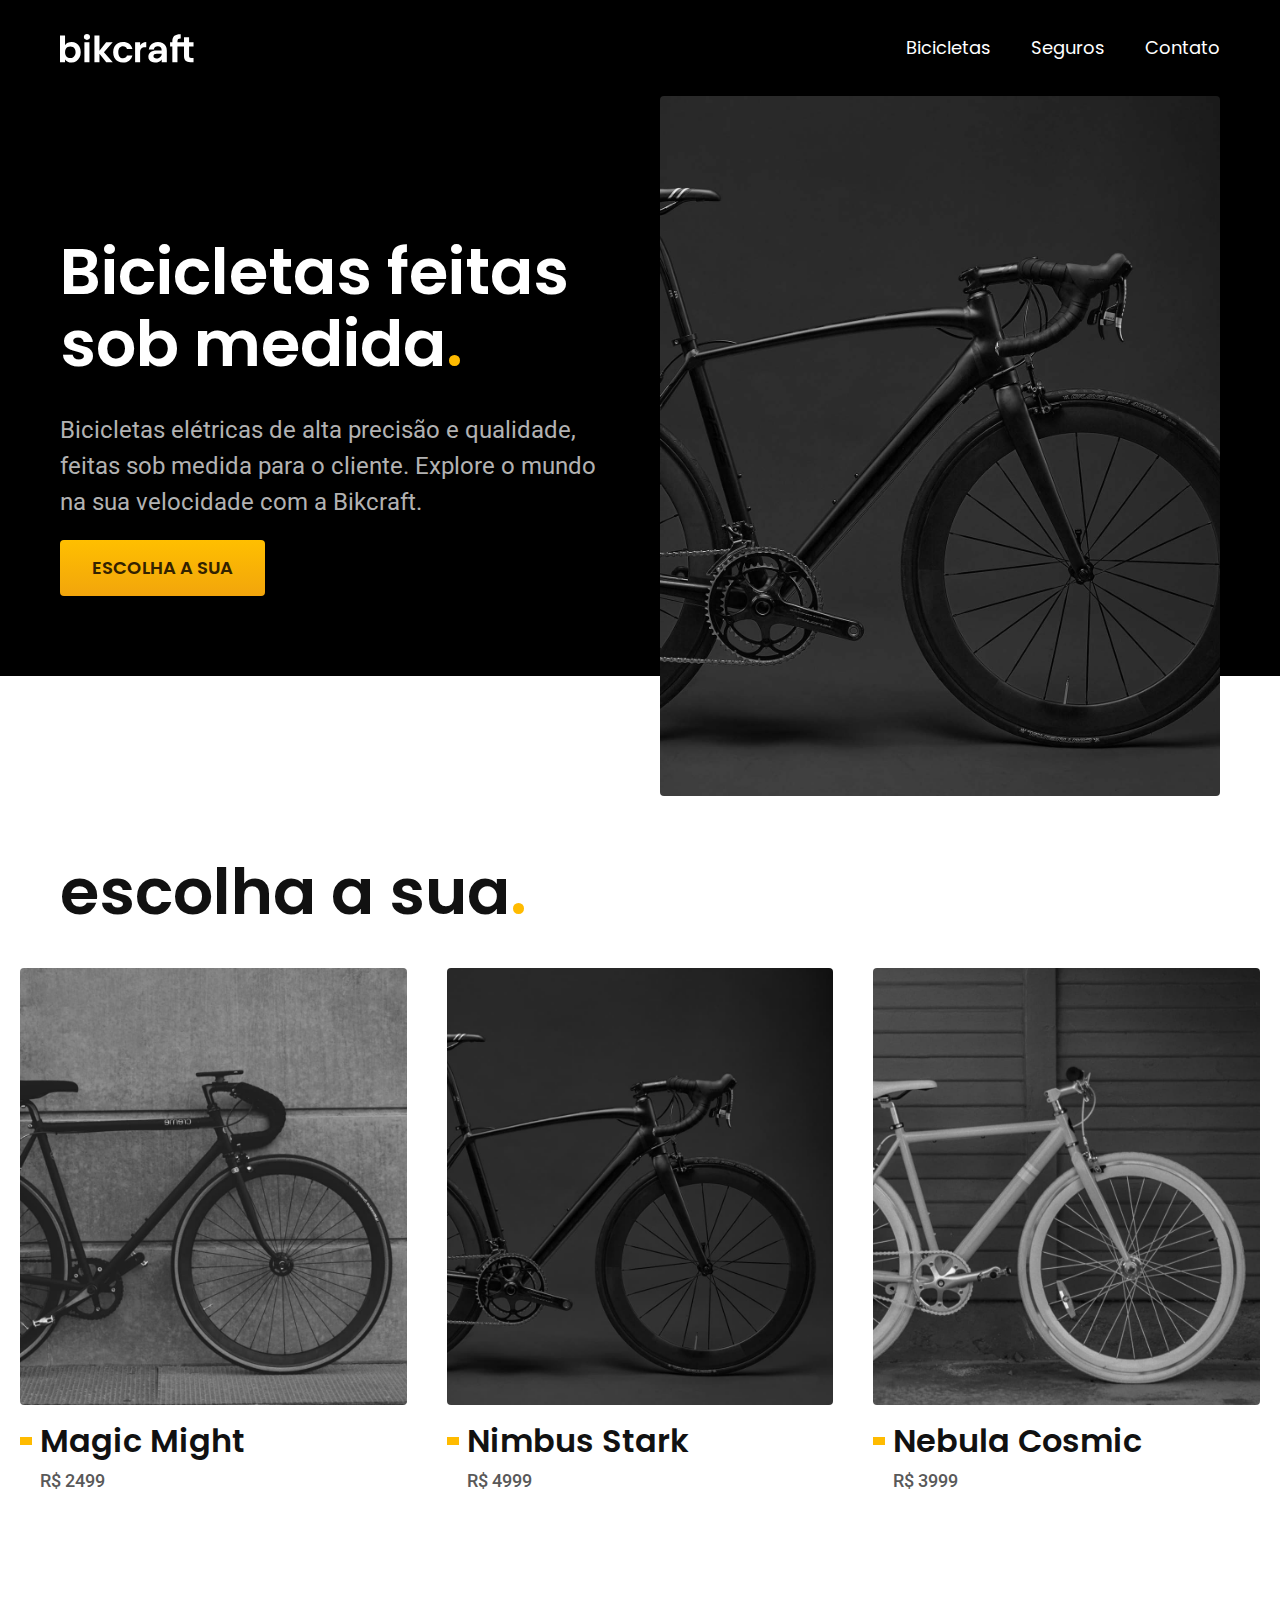
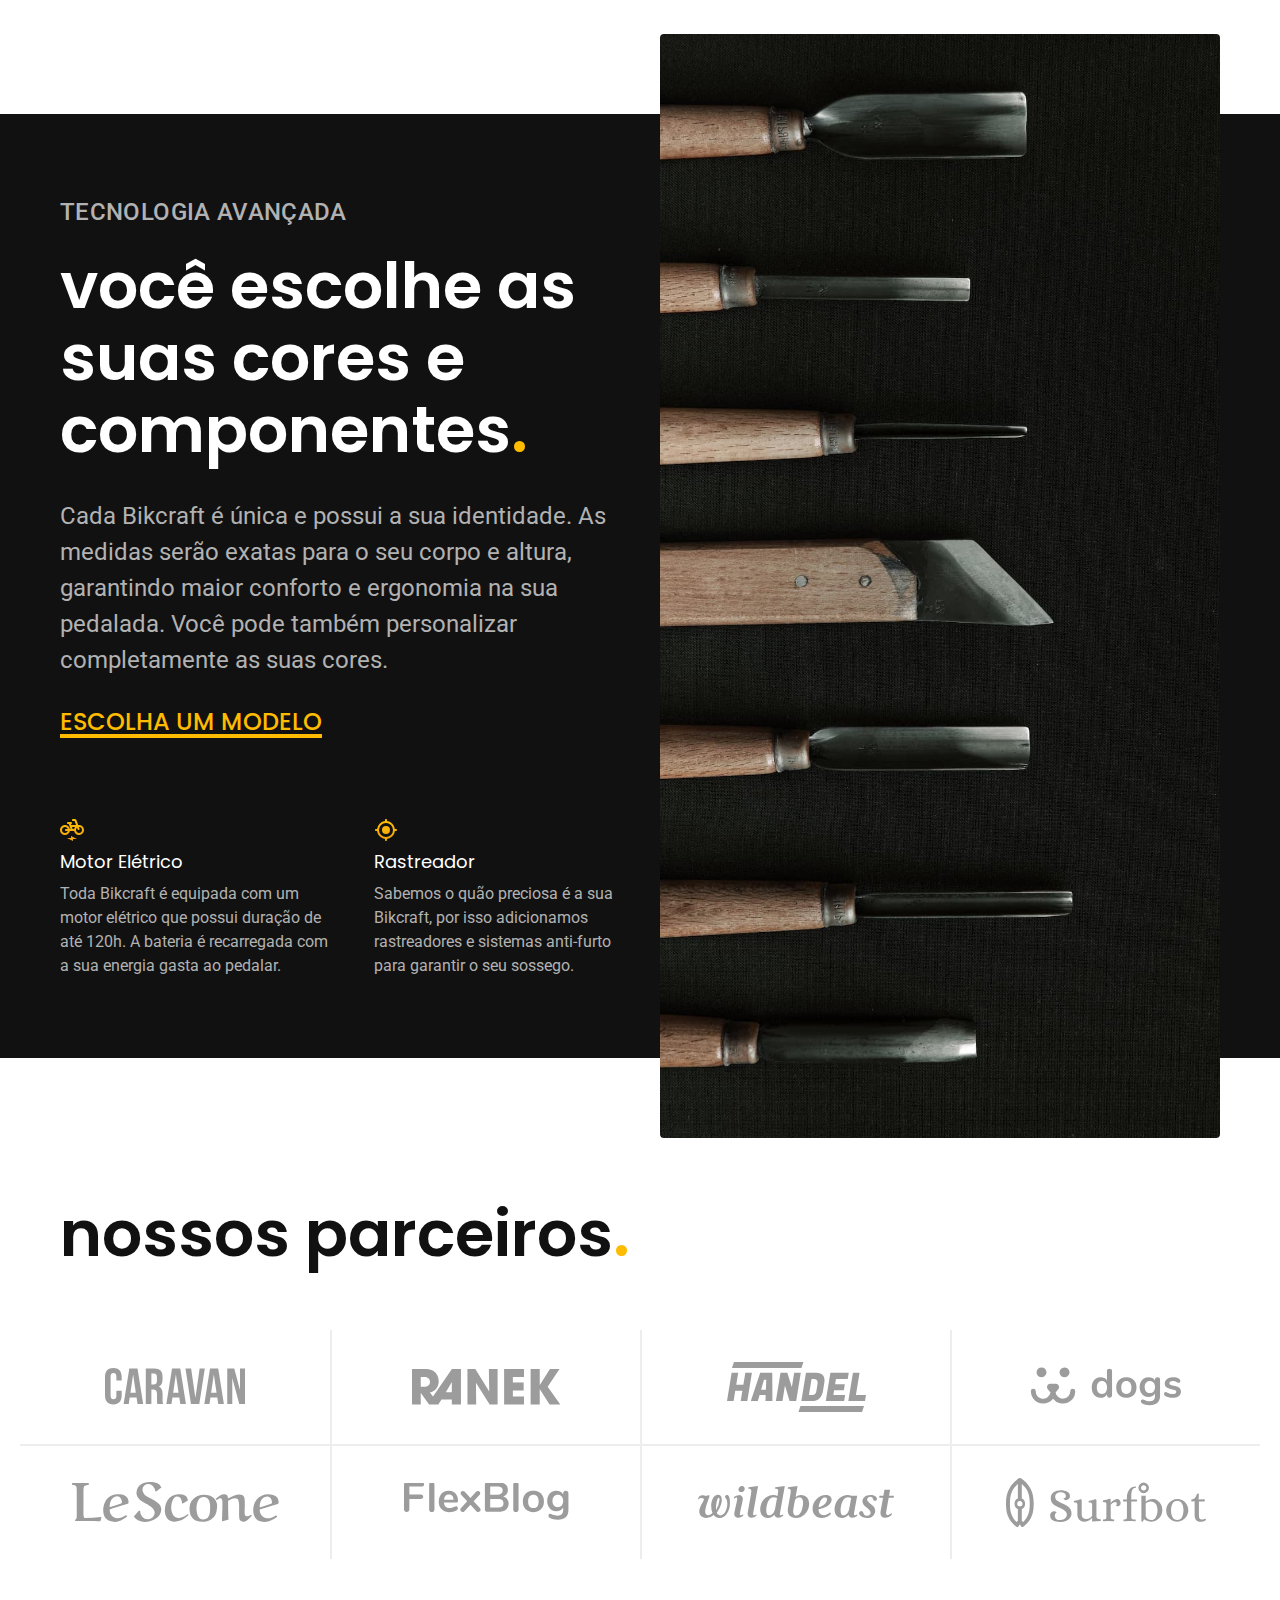
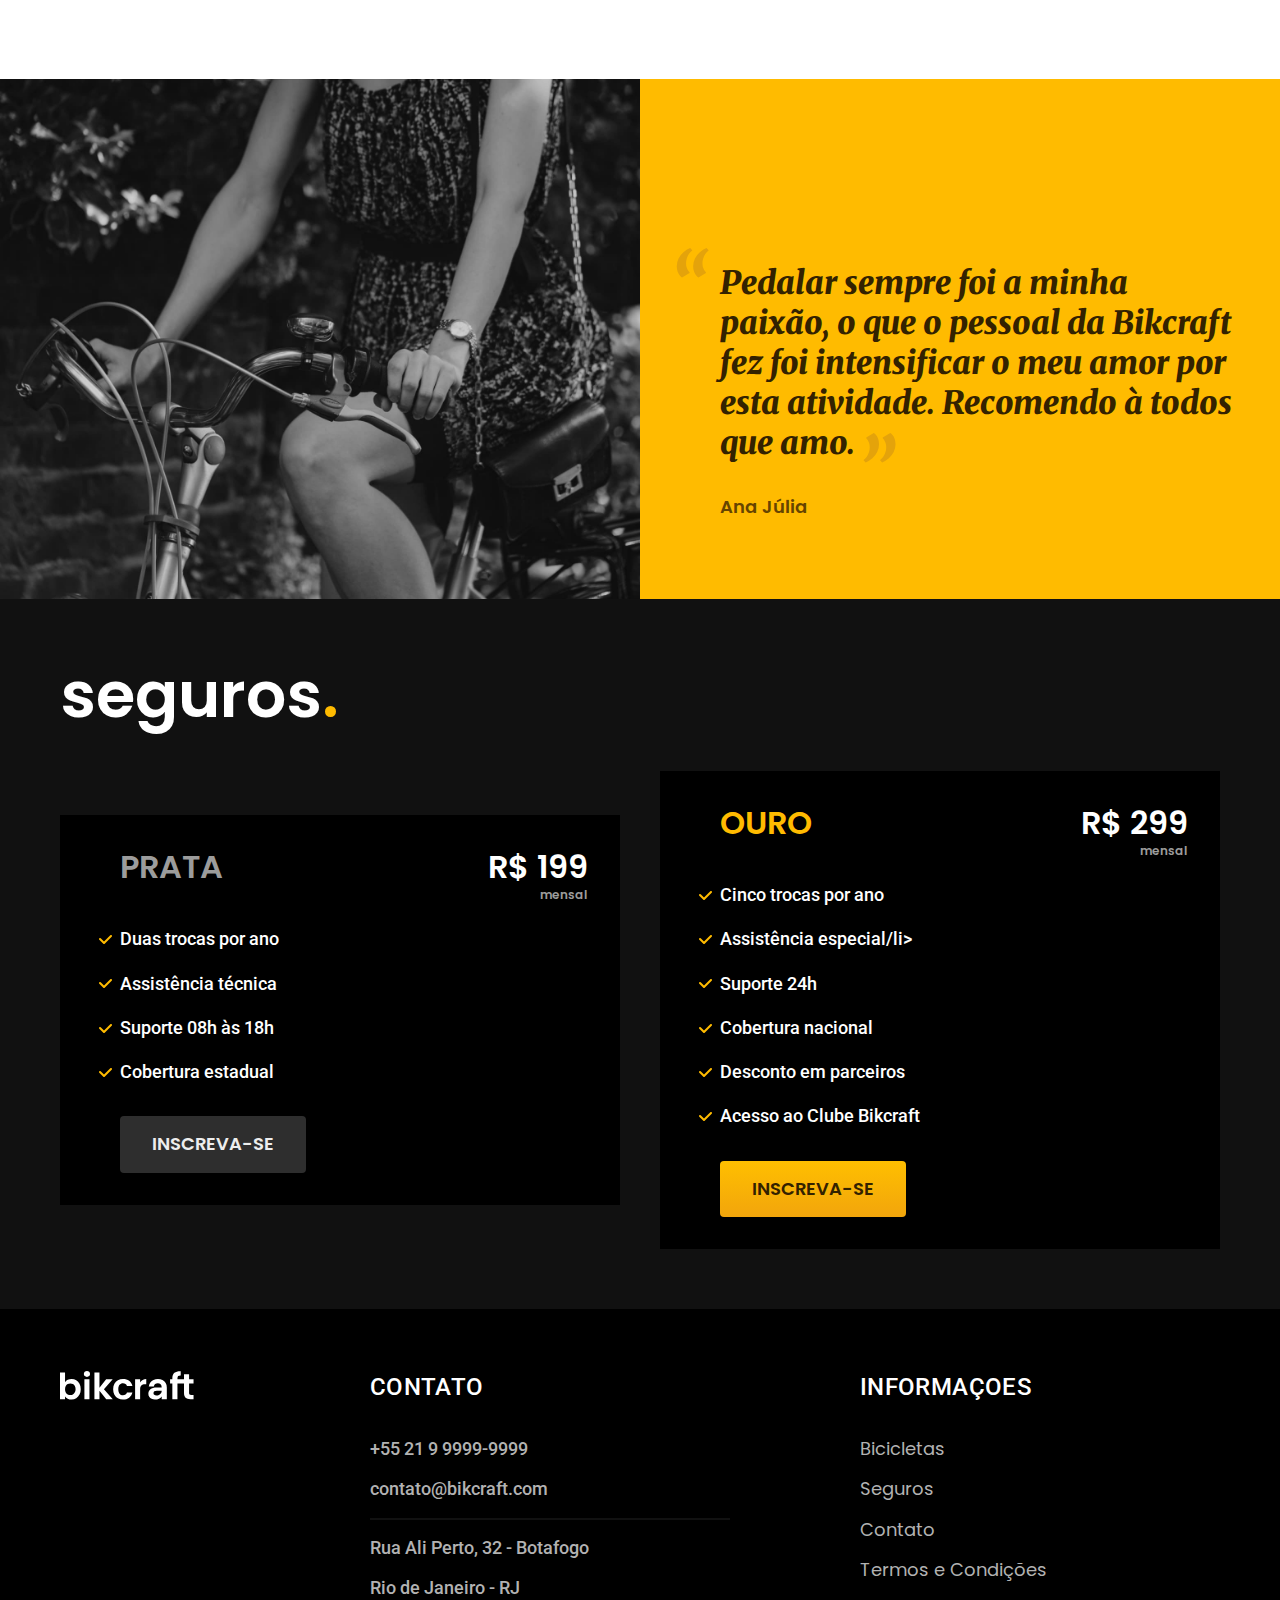
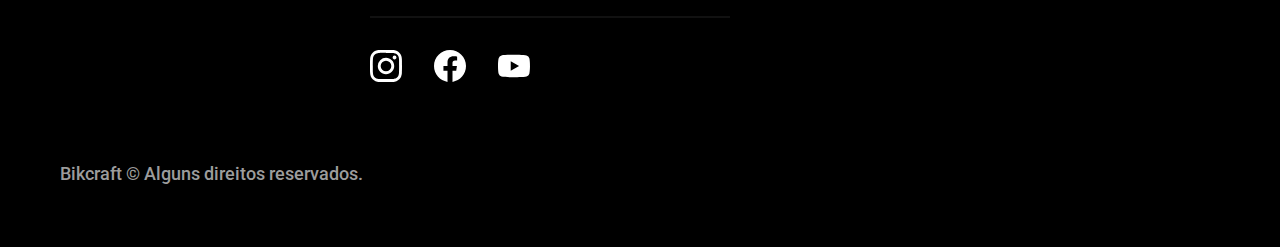
==== index.html @ e78a5f91 ":sparkles: feat: Footer finalizado" ====
<!DOCTYPE html>
<html lang="pt-br">
	<head>
		<meta charset="UTF-8" />
		<meta name="viewport" content="width=device-width, initial-scale=1.0" />
		<title>Bikcraft - Bicicletas Elétricas</title>
		<meta
			name="description"
			content="Bicicletas elétricas de alta precisão e qualidade, feitas sob medida para o cliente. Explore o mundo na sua velocidade com a Bikcraft."
		/>

		<link rel="stylesheet" href="./css/styles.css" />

		<link rel="preconnect" href="https://fonts.googleapis.com" />
		<link rel="preconnect" href="https://fonts.gstatic.com" crossorigin />
		<link
			href="https://fonts.googleapis.com/css2?family=Merriweather:ital,wght@1,900&family=Poppins:wght@400;600&family=Roboto:wght@400;500&display=swap"
			rel="stylesheet"
		/>
	</head>
	<body>
		<header class="header-bg">
			<div class="header container">
				<a href="./">
					<img src="./img/bikcraft.svg" alt="Bikcraft" />
				</a>

				<nav aria-label="primaria">
					<ul class="header-menu font-1-m cor-0">
						<li><a href="./bicicletas.html">Bicicletas</a></li>
						<li><a href="./seguros.html">Seguros</a></li>
						<li><a href="./contato.html">Contato</a></li>
					</ul>
				</nav>
			</div>
		</header>

		<main class="introducao-bg">
			<div class="introducao container">
				<div class="introducao-conteudo">
					<h1 class="font-1-xxl cor-0">
						Bicicletas feitas sob medida<span class="cor-p1">.</span>
					</h1>
					<p class="font-2-l cor-5">
						Bicicletas elétricas de alta precisão e qualidade, feitas sob medida
						para o cliente. Explore o mundo na sua velocidade com a Bikcraft.
					</p>
					<a class="botao" href="./bicicletas.html">Escolha a sua</a>
				</div>
				<div class="introducao-imagem">
					<img
						src="./img/fotos/introducao.jpg"
						alt="Bicicleta elétrica preta."
					/>
				</div>
			</div>
		</main>

		<article class="bicicletas-lista">
			<h2 class="container font-1-xxl">
				escolha a sua<span class="cor-p1">.</span>
			</h2>

			<ul>
				<li>
					<a href="./bicicletas/magic.html">
						<img src="/img/bicicletas/magic-home.jpg" alt="Bicicleta preta" />
						<h3 class="font-1-xl">Magic Might</h3>
						<span class="font-2-m cor-8">R$ 2499</span>
					</a>
				</li>
				<li>
					<a href="./bicicletas/nimbus.html">
						<img src="/img/bicicletas/nimbus-home.jpg" alt="Bicicleta preta" />
						<h3 class="font-1-xl">Nimbus Stark</h3>
						<span class="font-2-m cor-8">R$ 4999</span>
					</a>
				</li>
				<li>
					<a href="./bicicletas/nebula.html">
						<img src="/img/bicicletas/nebula-home.jpg" alt="Bicicleta preta" />
						<h3 class="font-1-xl">Nebula Cosmic</h3>
						<span class="font-2-m cor-8">R$ 3999</span>
					</a>
				</li>
			</ul>
		</article>

		<article class="tecnologia-bg">
			<div class="tecnologia container">
				<div class="tecnologia-conteudo">
					<span class="font-2-l-b cor-5">Tecnologia Avançada</span>
					<h2 class="font-1-xxl cor-0">
						você escolhe as suas cores e componentes<span class="cor-p1"
							>.</span
						>
					</h2>
					<p class="font-2-l cor-5">
						Cada Bikcraft é única e possui a sua identidade. As medidas serão
						exatas para o seu corpo e altura, garantindo maior conforto e
						ergonomia na sua pedalada. Você pode também personalizar
						completamente as suas cores.
					</p>
					<a class="link" href="./bicicletas.html">Escolha um modelo</a>

					<div class="tecnologia-vantagens">
						<div>
							<img src="./img/icones/eletrica.svg" alt="" />
							<h3 class="font-1-m cor-0">Motor Elétrico</h3>
							<p class="font-2-s cor-5">
								Toda Bikcraft é equipada com um motor elétrico que possui
								duração de até 120h. A bateria é recarregada com a sua energia
								gasta ao pedalar.
							</p>
						</div>
						<div>
							<img src="./img/icones/rastreador.svg" alt="" />
							<h3 class="font-1-m cor-0">Rastreador</h3>
							<p class="font-2-s cor-5">
								Sabemos o quão preciosa é a sua Bikcraft, por isso adicionamos
								rastreadores e sistemas anti-furto para garantir o seu sossego.
							</p>
						</div>
					</div>
				</div>

				<div class="tecnologia-imagem">
					<img src="./img/fotos/tecnologia.jpg" alt="" />
				</div>
			</div>
		</article>

		<section class="parceiros" aria-label="Nossos Parceiros">
			<h2 class="container font-1-xxl">
				nossos parceiros<span class="cor-p1">.</span>
			</h2>

			<ul>
				<li><img src="./img/parceiros/caravan.svg" alt="caravan" /></li>
				<li><img src="./img/parceiros/ranek.svg" alt="ranek" /></li>
				<li><img src="./img/parceiros/handel.svg" alt="handel" /></li>
				<li><img src="./img/parceiros/dogs.svg" alt="dogs" /></li>
				<li><img src="./img/parceiros/lescone.svg" alt="lescone" /></li>
				<li><img src="./img/parceiros/flexblog.svg" alt="flexblog" /></li>
				<li><img src="./img/parceiros/wildbeast.svg" alt="wildbeast" /></li>
				<li><img src="./img/parceiros/surfbot.svg" alt="surfbot" /></li>
			</ul>
		</section>

		<section class="depoimento" aria-label="Depoimento">
			<div>
				<img
					src="./img/fotos/depoimento.jpg"
					alt="Pessoa pedalando uma bicicleta Bikcraft"
				/>
			</div>

			<div class="depoimento-conteudo">
				<blockquote class="font-1-xl cor-p5">
					<p>
						Pedalar sempre foi a minha paixão, o que o pessoal da Bikcraft fez
						foi intensificar o meu amor por esta atividade. Recomendo à todos
						que amo.
					</p>
				</blockquote>
				<span class="font-1-m-b cor-p4">Ana Júlia</span>
			</div>
		</section>

		<article class="seguros-bg">
			<div class="seguros container">
				<h2 class="font-1-xxl cor-0">seguros<span class="cor-p1">.</span></h2>

				<div class="seguros-item">
					<h3 class="font-1-xl cor-6">PRATA</h3>
					<span class="font-1-xl cor-0"
						>R$ 199 <span class="font-1-xs cor-6">mensal</span></span
					>

					<ul class="font-2-m cor-0">
						<li>Duas trocas por ano</li>
						<li>Assistência técnica</li>
						<li>Suporte 08h às 18h</li>
						<li>Cobertura estadual</li>
					</ul>
					<a class="botao secundario" href="/orcamento.html">Inscreva-se</a>
				</div>

				<div class="seguros-item">
					<h3 class="font-1-xl cor-p1">OURO</h3>
					<span class="font-1-xl cor-0"
						>R$ 299 <span class="font-1-xs cor-6">mensal</span></span
					>

					<ul class="font-2-m cor-0">
						<li>Cinco trocas por ano</li>
						<li>Assistência especial/li></li>
						<li>Suporte 24h</li>
						<li>Cobertura nacional</li>
						<li>Desconto em parceiros</li>
						<li>Acesso ao Clube Bikcraft</li>
					</ul>
					<a class="botao" href="/orcamento.html">Inscreva-se</a>
				</div>
			</div>
		</article>

		<footer class="footer-bg">
			<div class="footer container">
				<img src="./img/bikcraft.svg" alt="Bikcraft">
				<div class="footer-contato">
					<h3 class="font-2-l-b cor-0">Contato</h3>

					<ul class="font-2-m cor-5">
						<li><a href="tel:+552199999999">+55 21 9 9999-9999</a></li>
						<li><a href="mailto:contato@bikcraft.com">contato@bikcraft.com</a></li>
						<li>Rua Ali Perto, 32 - Botafogo</li>
						<li>Rio de Janeiro - RJ</li>
					</ul>

					<div class="footer-redes">
						<a href="./">
							<img src="./img/redes/instagram.svg" alt="Instagram">
						</a>
						<a href="./">
							<img src="./img/redes/facebook.svg" alt="Facebook">
						</a>
						<a href="./">
							<img src="./img/redes/youtube.svg" alt="Youtube">
						</a>
					</div>
				</div>
				<div class="footer-informacoes">
					<h3 class="font-2-l-b cor-0">Informaçoes</h3>
					<nav>
						<ul class="font-1-m cor-5">
							<li><a href="./bicicletas.html">Bicicletas</a></li>
							<li><a href="./seguros.html">Seguros</a></li>
							<li><a href="./contato.html">Contato</a></li>
							<li><a href="./termos.html">Termos e Condições</a></li>
						</ul>
					</nav>
				</div>
				<p class="footer-copy font-2-m cor-6">Bikcraft © Alguns direitos reservados.</p>
			</div>
		</footer>
	</body>
</html>
---- css/styles.css ----
@import "./global/global.css";
@import "./utilidades/tipografia.css";
@import "./utilidades/cores.css";

@import "./global/header.css";
@import "./global/footer.css";

/* Utilidades */
@import "./utilidades/componentes.css";

/* Home */
@import "./home/introducao.css";
@import "./home/tecnologia.css";
@import "./home/parceiros.css";
@import "./home/depoimento.css";

/* Bicicletas */
@import "./bicicletas/bicicletas-lista.css";

/* Seguros */
@import "./seguros/seguros.css";
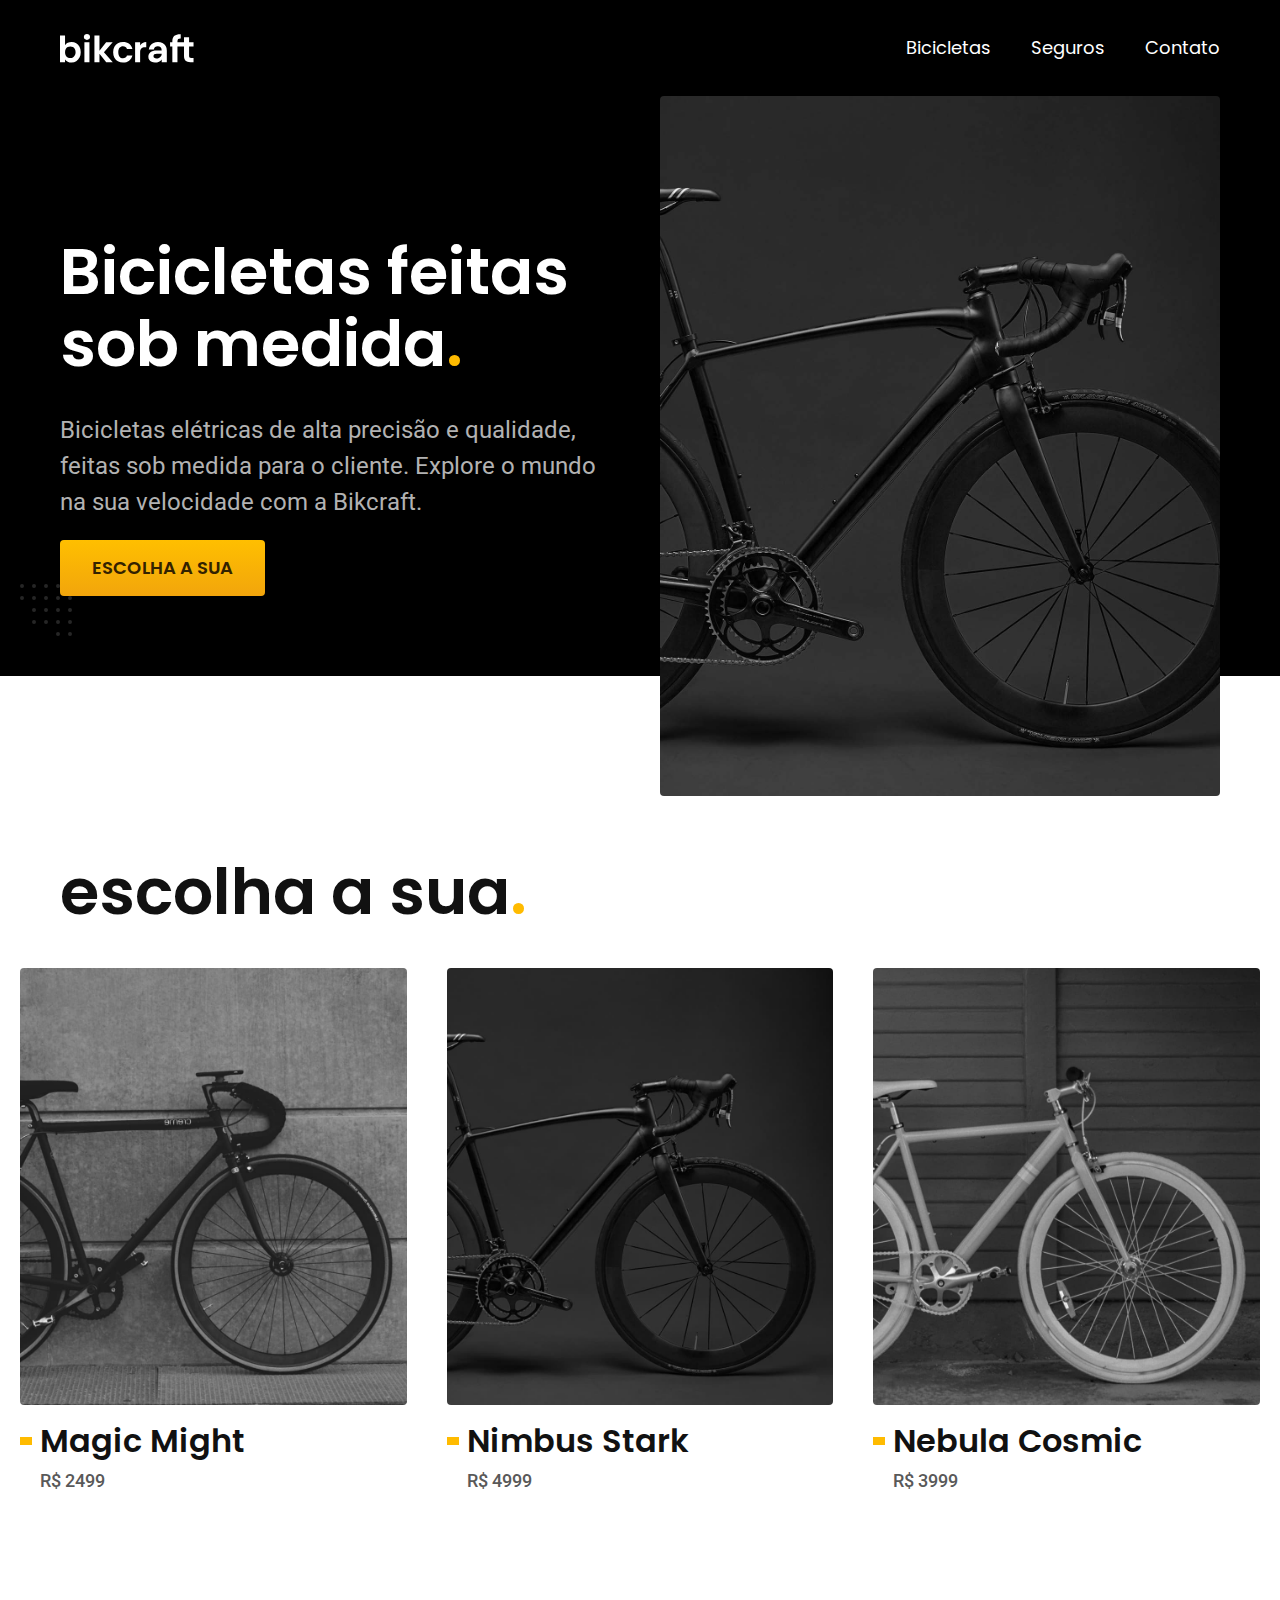
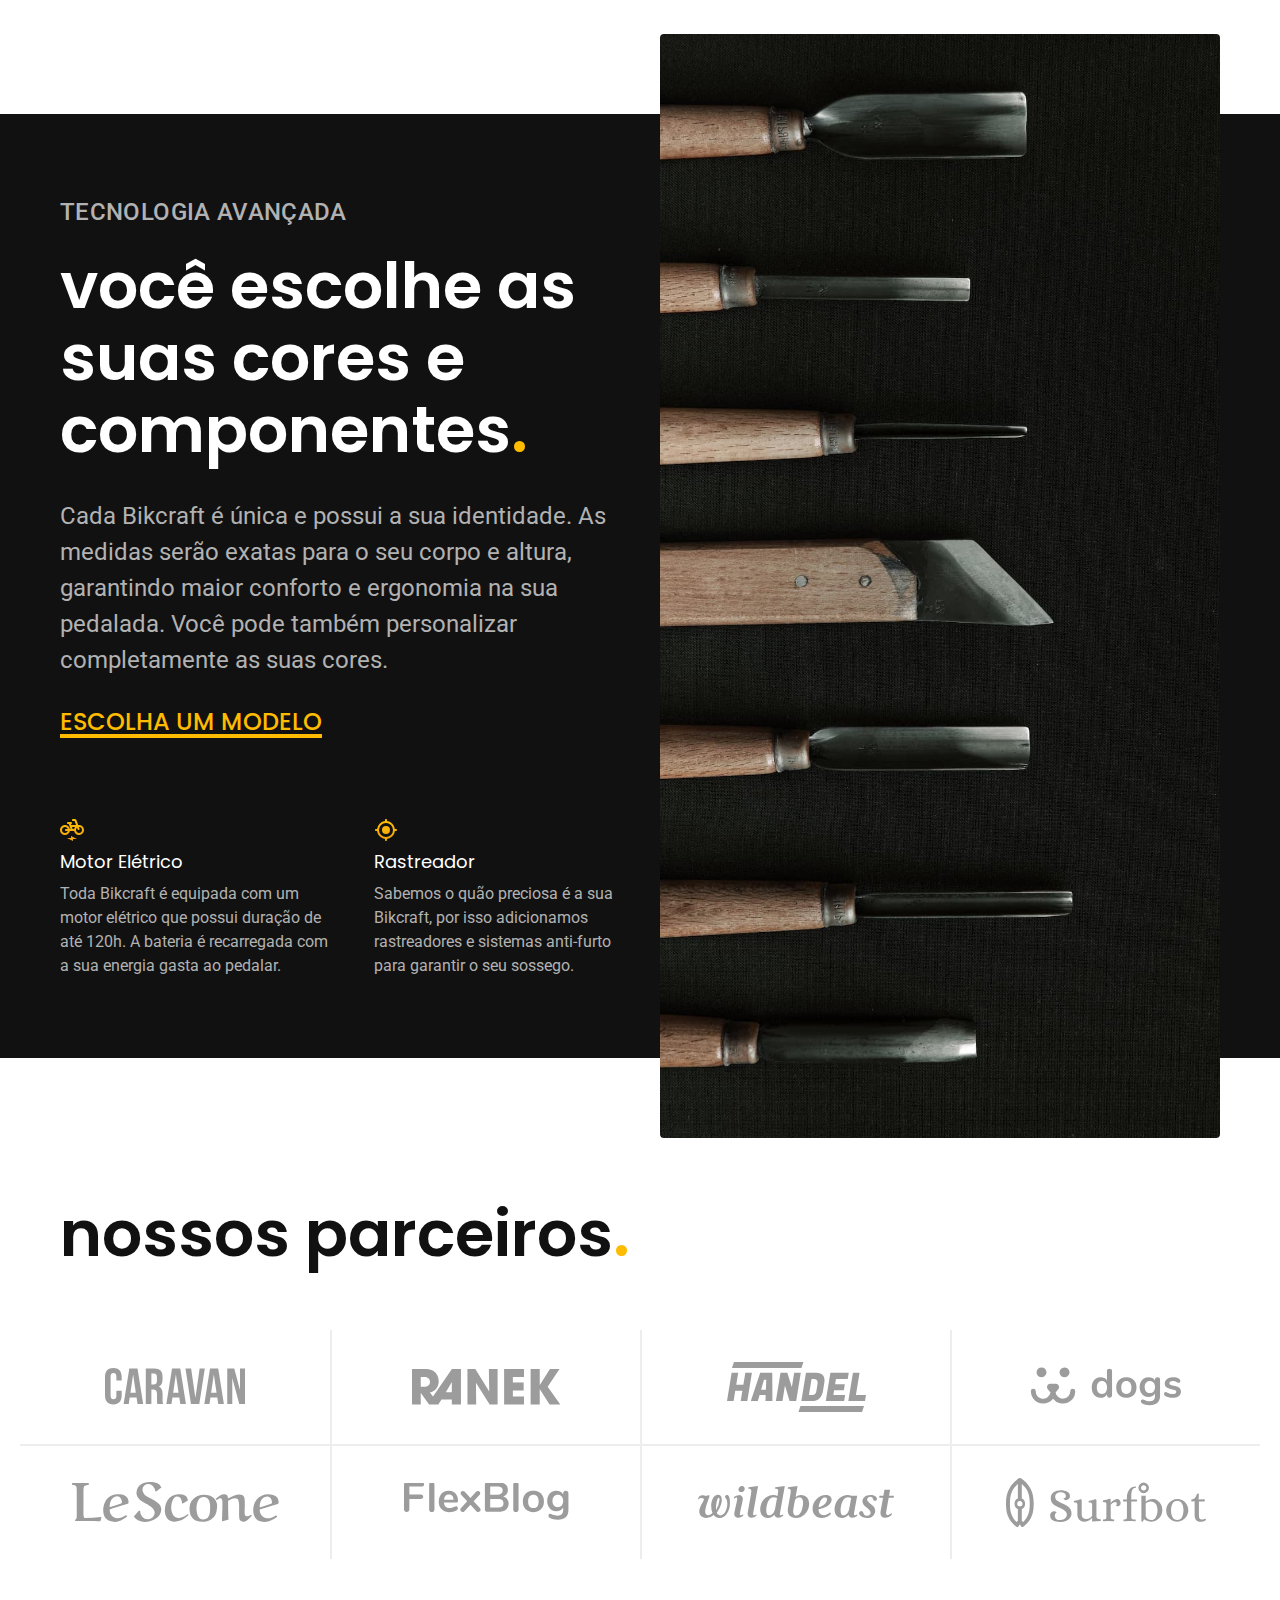
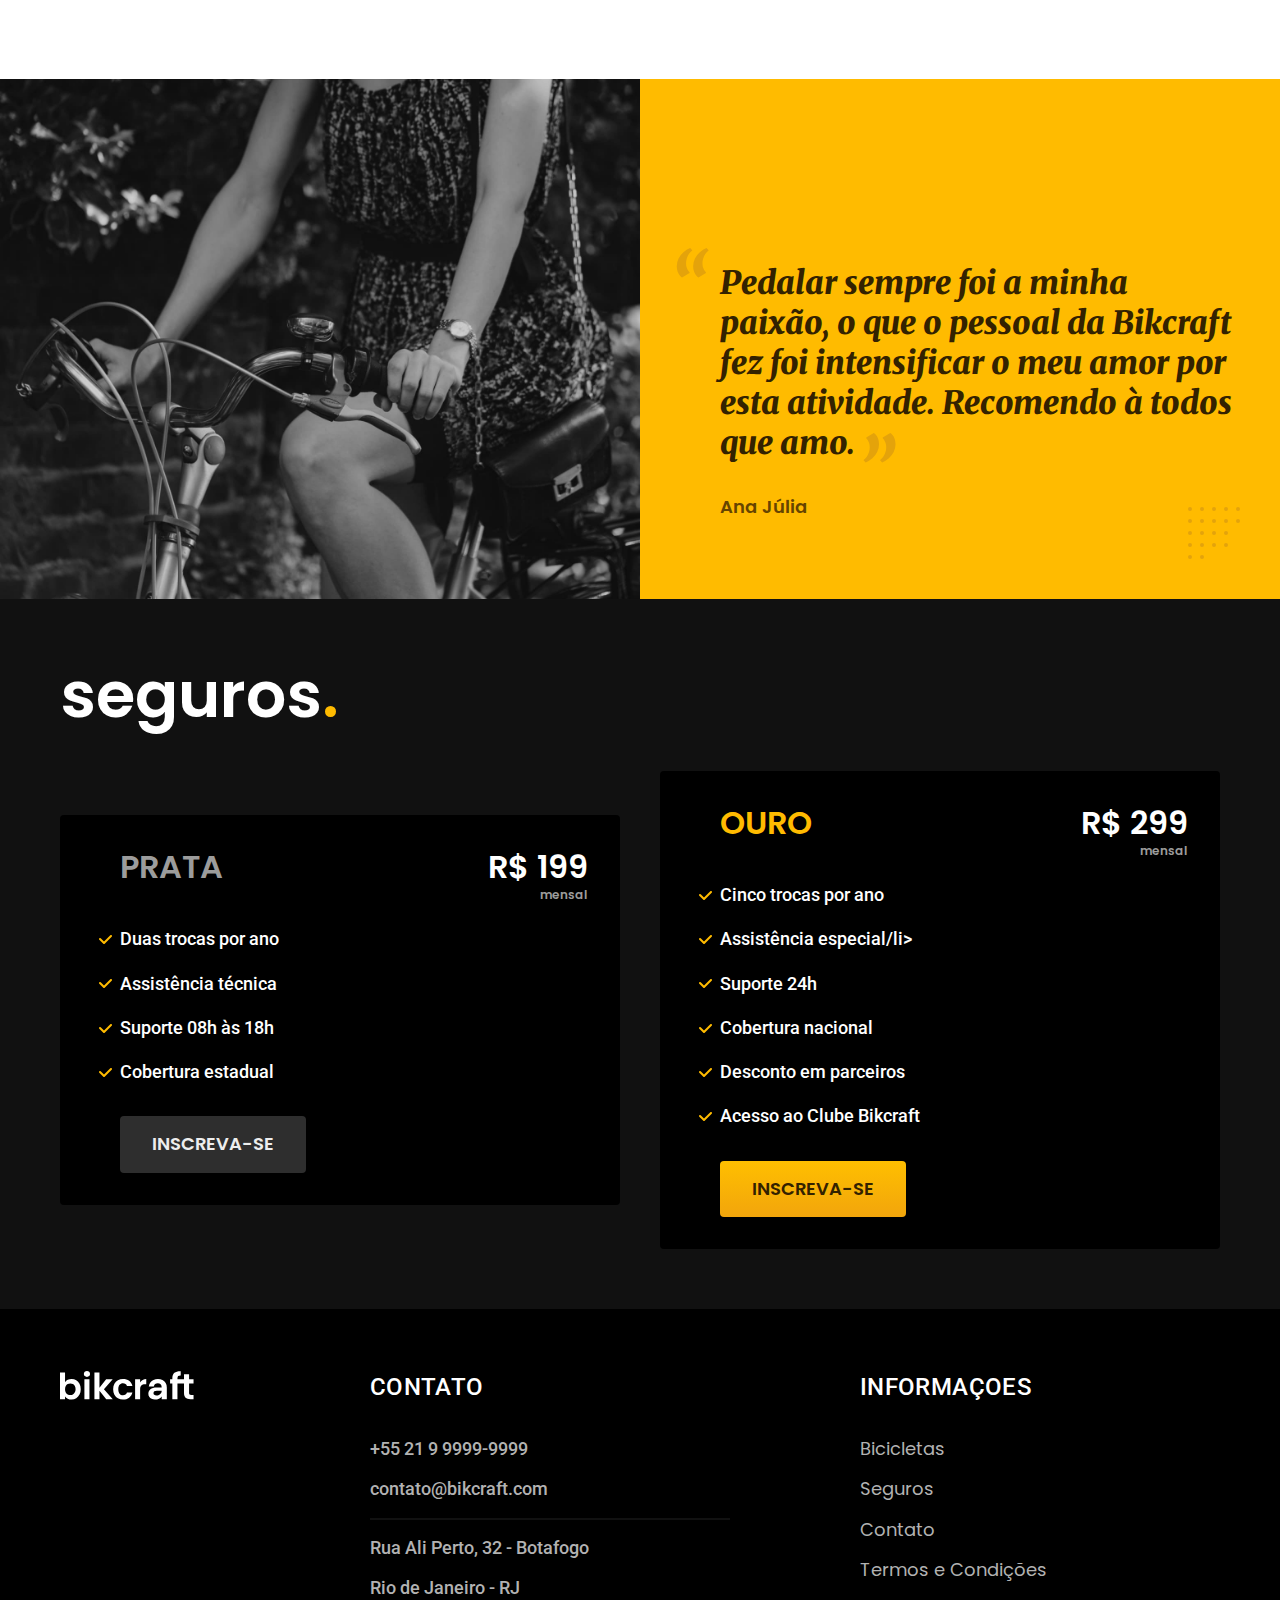
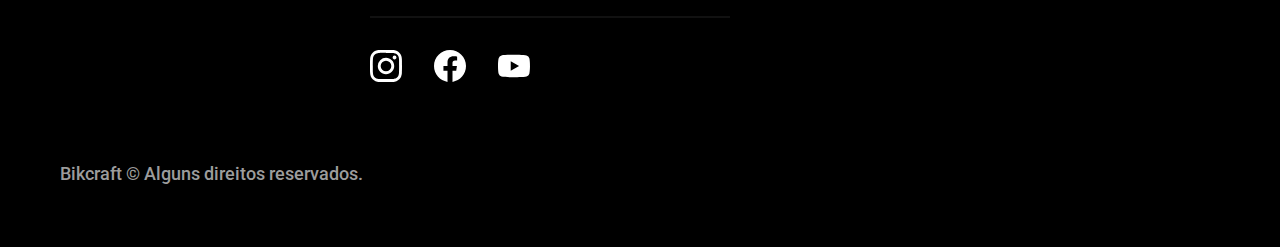
==== commit 8d5e954b: ":zap: perf: Otimizado as imagens da pagina inicial." ====
--- a/index.html
+++ b/index.html
@@ -9,6 +9,7 @@
 			content="Bicicletas elétricas de alta precisão e qualidade, feitas sob medida para o cliente. Explore o mundo na sua velocidade com a Bikcraft."
 		/>
 
+		<link rel="preload" href="./css/styles.css" as="style" />
 		<link rel="stylesheet" href="./css/styles.css" />
 
 		<link rel="preconnect" href="https://fonts.googleapis.com" />
@@ -22,7 +23,7 @@
 		<header class="header-bg">
 			<div class="header container">
 				<a href="./">
-					<img src="./img/bikcraft.svg" alt="Bikcraft" />
+					<img src="./img/bikcraft.svg" width="136" height="32" alt="Bikcraft" />
 				</a>
 
 				<nav aria-label="primaria">
@@ -47,12 +48,15 @@
 					</p>
 					<a class="botao" href="./bicicletas.html">Escolha a sua</a>
 				</div>
-				<div class="introducao-imagem">
+				<picture>
+					<source media="(max-width: 800px)" srcset="./img/bicicletas/nimbus.jpg">
 					<img
 						src="./img/fotos/introducao.jpg"
 						alt="Bicicleta elétrica preta."
+						width="1280"
+						height="1600"
 					/>
-				</div>
+				</picture>
 			</div>
 		</main>
 
@@ -64,21 +68,21 @@
 			<ul>
 				<li>
 					<a href="./bicicletas/magic.html">
-						<img src="/img/bicicletas/magic-home.jpg" alt="Bicicleta preta" />
+						<img src="./img/bicicletas/magic-home.jpg" width="920" height="1040" alt="Bicicleta preta" />
 						<h3 class="font-1-xl">Magic Might</h3>
 						<span class="font-2-m cor-8">R$ 2499</span>
 					</a>
 				</li>
 				<li>
 					<a href="./bicicletas/nimbus.html">
-						<img src="/img/bicicletas/nimbus-home.jpg" alt="Bicicleta preta" />
+						<img src="./img/bicicletas/nimbus-home.jpg" width="920" height="1040" alt="Bicicleta preta" />
 						<h3 class="font-1-xl">Nimbus Stark</h3>
 						<span class="font-2-m cor-8">R$ 4999</span>
 					</a>
 				</li>
 				<li>
 					<a href="./bicicletas/nebula.html">
-						<img src="/img/bicicletas/nebula-home.jpg" alt="Bicicleta preta" />
+						<img src="./img/bicicletas/nebula-home.jpg" width="920" height="1040" alt="Bicicleta preta" />
 						<h3 class="font-1-xl">Nebula Cosmic</h3>
 						<span class="font-2-m cor-8">R$ 3999</span>
 					</a>
@@ -105,7 +109,7 @@
 
 					<div class="tecnologia-vantagens">
 						<div>
-							<img src="./img/icones/eletrica.svg" alt="" />
+							<img src="./img/icones/eletrica.svg" width="24" height="24" alt="" />
 							<h3 class="font-1-m cor-0">Motor Elétrico</h3>
 							<p class="font-2-s cor-5">
 								Toda Bikcraft é equipada com um motor elétrico que possui
@@ -114,7 +118,7 @@
 							</p>
 						</div>
 						<div>
-							<img src="./img/icones/rastreador.svg" alt="" />
+							<img src="./img/icones/rastreador.svg" width="24" height="24" alt="" />
 							<h3 class="font-1-m cor-0">Rastreador</h3>
 							<p class="font-2-s cor-5">
 								Sabemos o quão preciosa é a sua Bikcraft, por isso adicionamos
@@ -125,7 +129,7 @@
 				</div>
 
 				<div class="tecnologia-imagem">
-					<img src="./img/fotos/tecnologia.jpg" alt="" />
+					<img src="./img/fotos/tecnologia.jpg" width="1200" height="1920" alt="" />
 				</div>
 			</div>
 		</article>
@@ -136,14 +140,14 @@
 			</h2>
 
 			<ul>
-				<li><img src="./img/parceiros/caravan.svg" alt="caravan" /></li>
-				<li><img src="./img/parceiros/ranek.svg" alt="ranek" /></li>
-				<li><img src="./img/parceiros/handel.svg" alt="handel" /></li>
-				<li><img src="./img/parceiros/dogs.svg" alt="dogs" /></li>
-				<li><img src="./img/parceiros/lescone.svg" alt="lescone" /></li>
-				<li><img src="./img/parceiros/flexblog.svg" alt="flexblog" /></li>
-				<li><img src="./img/parceiros/wildbeast.svg" alt="wildbeast" /></li>
-				<li><img src="./img/parceiros/surfbot.svg" alt="surfbot" /></li>
+				<li><img src="./img/parceiros/caravan.svg" width="140" height="38" alt="caravan" /></li>
+				<li><img src="./img/parceiros/ranek.svg" width="149" height="36" alt="ranek" /></li>
+				<li><img src="./img/parceiros/handel.svg" width="139" height="50" alt="handel" /></li>
+				<li><img src="./img/parceiros/dogs.svg" width="152" height="39" alt="dogs" /></li>
+				<li><img src="./img/parceiros/lescone.svg" width="208" height="41" alt="lescone" /></li>
+				<li><img src="./img/parceiros/flexblog.svg" width="165" height="38" alt="flexblog" /></li>
+				<li><img src="./img/parceiros/wildbeast.svg" width="196" height="34"  alt="wildbeast" /></li>
+				<li><img src="./img/parceiros/surfbot.svg" width="200" height="49"  alt="surfbot" /></li>
 			</ul>
 		</section>
 
@@ -151,6 +155,7 @@
 			<div>
 				<img
 					src="./img/fotos/depoimento.jpg"
+					width="1560" height="1360" 
 					alt="Pessoa pedalando uma bicicleta Bikcraft"
 				/>
 			</div>
@@ -207,26 +212,28 @@
 
 		<footer class="footer-bg">
 			<div class="footer container">
-				<img src="./img/bikcraft.svg" alt="Bikcraft">
+				<img src="./img/bikcraft.svg" width="136" height="32" alt="Bikcraft" />
 				<div class="footer-contato">
 					<h3 class="font-2-l-b cor-0">Contato</h3>
 
 					<ul class="font-2-m cor-5">
 						<li><a href="tel:+552199999999">+55 21 9 9999-9999</a></li>
-						<li><a href="mailto:contato@bikcraft.com">contato@bikcraft.com</a></li>
+						<li>
+							<a href="mailto:contato@bikcraft.com">contato@bikcraft.com</a>
+						</li>
 						<li>Rua Ali Perto, 32 - Botafogo</li>
 						<li>Rio de Janeiro - RJ</li>
 					</ul>
 
 					<div class="footer-redes">
 						<a href="./">
-							<img src="./img/redes/instagram.svg" alt="Instagram">
+							<img src="./img/redes/instagram.svg" width="32" height="32" alt="Instagram" />
 						</a>
 						<a href="./">
-							<img src="./img/redes/facebook.svg" alt="Facebook">
+							<img src="./img/redes/facebook.svg" width="32" height="32" alt="Facebook" />
 						</a>
 						<a href="./">
-							<img src="./img/redes/youtube.svg" alt="Youtube">
+							<img src="./img/redes/youtube.svg" width="32" height="32" alt="Youtube" />
 						</a>
 					</div>
 				</div>
@@ -241,7 +248,9 @@
 						</ul>
 					</nav>
 				</div>
-				<p class="footer-copy font-2-m cor-6">Bikcraft © Alguns direitos reservados.</p>
+				<p class="footer-copy font-2-m cor-6">
+					Bikcraft © Alguns direitos reservados.
+				</p>
 			</div>
 		</footer>
 	</body>
--- a/css/styles.css
+++ b/css/styles.css
@@ -7,6 +7,7 @@
 
 /* Utilidades */
 @import "./utilidades/componentes.css";
+@import "./utilidades/formulario.css";
 
 /* Home */
 @import "./home/introducao.css";
@@ -16,6 +17,24 @@
 
 /* Bicicletas */
 @import "./bicicletas/bicicletas-lista.css";
+@import "./bicicletas/bicicletas.css";
+
+/* Bicicleta */
+@import "./bicicleta/bicicleta.css";
+@import "./bicicleta/seguro.css";
 
 /* Seguros */
-@import "./seguros/seguros.css";+@import "./seguros/seguros.css";
+@import "./seguros/vantagens.css";
+@import "./seguros/perguntas.css";
+
+/* Contato */
+@import "./contato/contato.css";
+@import "./contato/lojas.css";
+
+/* Orçamento */
+@import "./orcamento/orcamento.css";
+
+
+/* Termos */
+@import "./termos/termos.css";--- a/css/styles.css
+++ b/css/styles.css
@@ -7,6 +7,7 @@
 
 /* Utilidades */
 @import "./utilidades/componentes.css";
+@import "./utilidades/formulario.css";
 
 /* Home */
 @import "./home/introducao.css";
@@ -16,6 +17,24 @@
 
 /* Bicicletas */
 @import "./bicicletas/bicicletas-lista.css";
+@import "./bicicletas/bicicletas.css";
+
+/* Bicicleta */
+@import "./bicicleta/bicicleta.css";
+@import "./bicicleta/seguro.css";
 
 /* Seguros */
-@import "./seguros/seguros.css";+@import "./seguros/seguros.css";
+@import "./seguros/vantagens.css";
+@import "./seguros/perguntas.css";
+
+/* Contato */
+@import "./contato/contato.css";
+@import "./contato/lojas.css";
+
+/* Orçamento */
+@import "./orcamento/orcamento.css";
+
+
+/* Termos */
+@import "./termos/termos.css";